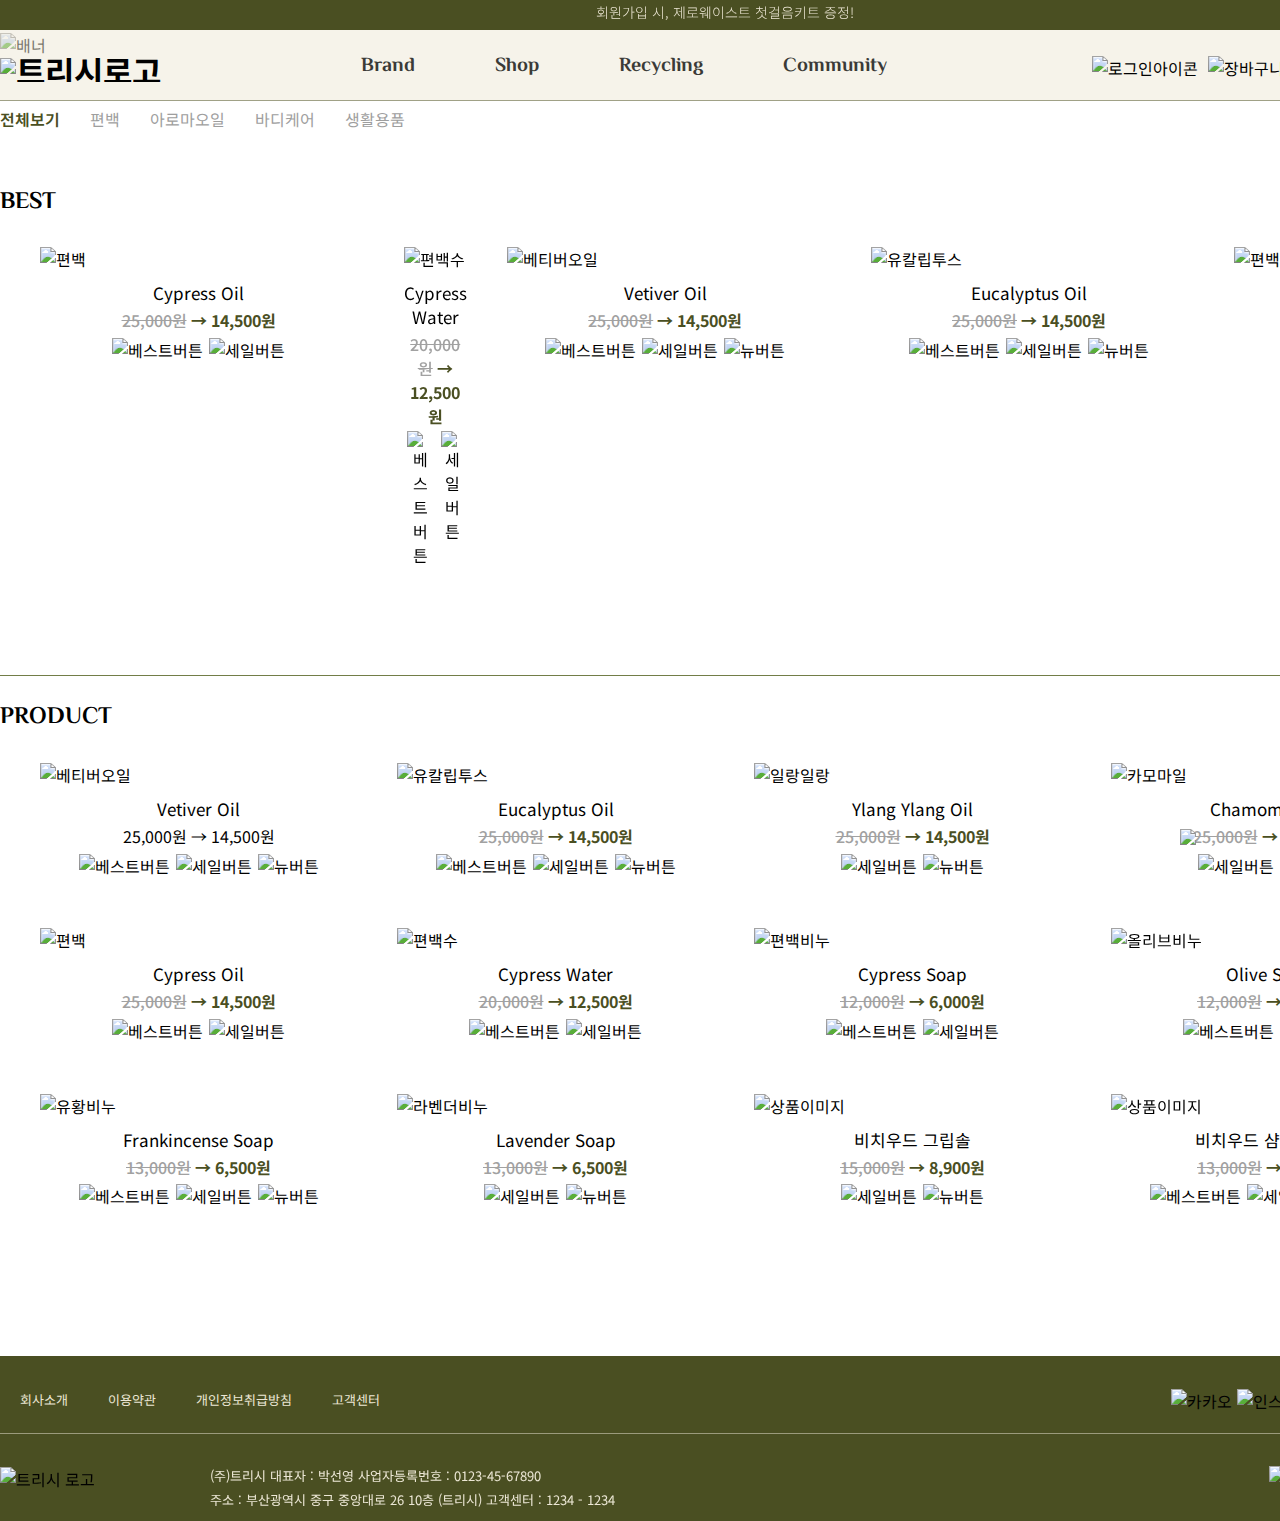
==== shop.html @ fb7eacfb "Add files via upload" ====
<!DOCTYPE html>
<html lang="ko">

<head>
    <meta charset="UTF-8">
    <meta name="viewport" content="width=1450">
    <title>treeish</title>
    <!--웹폰트-->
    <link rel="preconnect" href="https://fonts.googleapis.com">
    <link rel="preconnect" href="https://fonts.gstatic.com" crossorigin>
    <link
        href="https://fonts.googleapis.com/css2?family=El+Messiri:wght@400..700&family=Noto+Sans+KR:wght@100..900&display=swap"
        rel="stylesheet">

    <!-- Link Swiper's CSS -->
    <link rel="stylesheet" href="https://cdn.jsdelivr.net/npm/swiper@11/swiper-bundle.min.css" />

    <!--파비콘-->
    <link rel="shortcut icon" href="./images/favicon.ico" type="image/x-icon">

    <!--css-->
    <link rel="stylesheet" href="./css/shop.css">
</head>

<body>
    <!------------상단광고 부분-------------->
    <div id="top">
        <!-- Swiper -->
        <div class="swiper top_banner">
            <div class="swiper-wrapper">
                <div class="swiper-slide"><a href="#">회원가입 시, 제로웨이스트 첫걸음키트 증정!</a></div>
                <div class="swiper-slide"><a href="#">멤버십 체험 혜택 확인하러가기</a></div>
            </div><!--swiper-wrapper-->
        </div><!--swiper-->
    </div><!--top-->




    <!------------사이드 버튼-------------->
    <div class="btn">
        <a href="https://www.kakaocorp.com/page/"><img src='./images/kakao_btn.png'></a>
        <a href="#" class="top"><img src="./images/top_btn.png" alt="top버튼"></a>

    </div><!--btn-->




    <!----------header 메뉴부분---------->
    <header>
        <div id="header_inner">
            <h1 class="logo">
                <a href="./index.html"><img src="./images/logo.png" alt="트리시로고"></a>
            </h1>
            <ul id="gnb">
                <li><a href="./brand.html">Brand</a>
                <li><a href="./shop.html">Shop</a>
                    <ul class="sub">
                        <li><a href="./shop.html">편백</a></li>
                        <li><a href="./shop.html">아로마오일</a></li>
                        <li><a href="./shop.html">바디케어</a></li>
                        <li><a href="./shop.html">생활용품</a></li>
                    </ul>
                </li>
                </li>
                <li><a href="./recycling.html">Recycling</a></li>
                <li><a href="./community.html">Community</a>
                    <ul class="sub">
                        <li><a href="./community.html">Notice</a></li>
                        <li><a href="./community_event.html">Event</a></li>
                        <li><a href="./community_review.html">Review</a></li>
                    </ul>
                </li>
            </ul>
            <ol class="icon_login">
                <li><a href="./login.html"><img src="./images/icon_user.png" alt="로그인아이콘"></a></li>
                <li><a href="./cart.html"><img src="./images/icon_bag.png" alt="장바구니아이콘"></a></li>
                <li><a href="#"><img src="./images/icon_search.png" alt="돋보기아이콘"></a></li>
            </ol>
        </div><!--header_inner-->
    </header>


    <!---------------메인
        배너사진--------------->
    <div id="main_bg">
        <img src="./images/shop_bg.png" alt="배너">
    </div>



    <!---------------메뉴버튼--------------->
    <div id="container">
        <ul class="tabs">
            <li><span data="#tab1">전체보기</span></li>
            <li><span data="#tab2">편백</span></li>
            <li><span data="#tab3">아로마오일</span></li>
            <li><span data="#tab4">바디케어</span></li>
            <li><span data="#tab5">생활용품</span></li>
        </ul>


        <div class="tab_container">
            <div id="tab1" class="tab_content">

                <!---------------베스트 상품--------------->
                <div id="best_product">
                    <h2>BEST</h2>
                    <!-- Swiper -->
                    <div class="swiper product_slide">
                        <div class="swiper-wrapper">
                            <div class="swiper-slide slide">
                                <div class="best_box">
                                    <div class="hover">
                                        <a href="#"><img src="./images/shop_5.jpg" alt="편백"></a>
                                        <div class="hover_inner">
                                            <a href="#"><img src="./images/shop_5_1.jpg" alt="호버이미지"
                                                    class="hover_img"></a>
                                            <ul>
                                                <li><a href="#">구매하기</a></li>
                                                <li><a href="#"><img src="./images/product_icon_bag.png" alt="장바구니"></a>
                                                </li>
                                                <li><img class="imgClass" src="./images/product_icon_heart.png"
                                                        alt="하트"></li>
                                            </ul>
                                        </div><!--hover_inner-->
                                    </div><!--hover-->
                                    <div class="best_text">
                                        <p>Cypress Oil</p>
                                        <p><span class="color">25,000원</span> → 14,500원</p>
                                        <div class="event_btn">
                                            <p><img src="./images/icon_best.png" alt="베스트버튼"></p>
                                            <p><img src="./images/icon_sale.png" alt="세일버튼"></p>
                                        </div><!--event_btn-->
                                    </div><!--best_text-->
                                </div><!--best_box-->
                            </div>

                            <div class="best_box">
                                <div class="hover">
                                    <a href="#"><img src="./images/shop_6.jpg" alt="편백수"></a>
                                    <div class="hover_inner">
                                        <a href="#"><img src="./images/shop_6_1.jpg" alt="호버이미지" class="hover_img"></a>
                                        <ul>
                                            <li><a href="#">구매하기</a></li>
                                            <li><a href="#"><img src="./images/product_icon_bag.png" alt="장바구니"></a>
                                            </li>
                                            <li><img class="imgClass" src="./images/product_icon_heart.png" alt="하트">
                                            </li>
                                        </ul>
                                    </div><!--hover_inner-->
                                </div><!--hover-->
                                <div class="best_text">
                                    <p>Cypress Water</p>
                                    <p><span class="color">20,000원</span> → 12,500원</p>
                                    <div class="event_btn">
                                        <p><img src="./images/icon_best.png" alt="베스트버튼"></p>
                                        <p><img src="./images/icon_sale.png" alt="세일버튼"></p>
                                    </div><!--event_btn-->
                                </div><!--best_text-->
                            </div><!--best_box-->


                            <div class="swiper-slide">
                                <div class="best_box">
                                    <div class="hover">
                                        <a href="#"><img src="./images/shop_1.jpg" alt="베티버오일"></a>
                                        <div class="hover_inner">
                                            <a href="#"><img src="./images/shop_1_1.jpg" alt="호버이미지"
                                                    class="hover_img"></a>
                                            <ul>
                                                <li><a href="#">구매하기</a></li>
                                                <li><a href="#"><img src="./images/product_icon_bag.png" alt="장바구니"></a>
                                                </li>
                                                <li><img class="imgClass" src="./images/product_icon_heart.png"
                                                        alt="하트"></li>
                                            </ul>
                                        </div><!--hover_inner-->
                                    </div><!--hover-->
                                    <div class="best_text">
                                        <p><a href="#">Vetiver Oil</a></p>
                                        <p><span class="color">25,000원</span> → 14,500원</p>
                                        <div class="event_btn">
                                            <p><img src="./images/icon_best.png" alt="베스트버튼"></p>
                                            <p><img src="./images/icon_sale.png" alt="세일버튼"></p>
                                            <p><img src="./images/icon_new.png" alt="뉴버튼"></p>
                                        </div><!--event_btn-->
                                    </div><!--best_text-->
                                </div><!--best_box-->
                            </div>


                            <div class="swiper-slide">
                                <div class="best_box">
                                    <div class="hover">
                                        <a href="#"><img src="./images/shop_2.jpg" alt="유칼립투스"></a>
                                        <div class="hover_inner">
                                            <a href="#"><img src="./images/shop_2_1.jpg" alt="호버이미지"
                                                    class="hover_img"></a>
                                            <ul>
                                                <li><a href="#">구매하기</a></li>
                                                <li><a href="#"><img src="./images/product_icon_bag.png" alt="장바구니"></a>
                                                </li>
                                                <li><img class="imgClass" src="./images/product_icon_heart.png"
                                                        alt="하트"></li>
                                            </ul>
                                        </div><!--hover_inner-->
                                    </div><!--hover-->
                                    <div class="best_text">
                                        <p>Eucalyptus Oil</p>
                                        <p><span class="color">25,000원</span> → 14,500원</p>
                                        <div class="event_btn">
                                            <p><img src="./images/icon_best.png" alt="베스트버튼"></p>
                                            <p><img src="./images/icon_sale.png" alt="세일버튼"></p>
                                            <p><img src="./images/icon_new.png" alt="뉴버튼"></p>
                                        </div><!--event_btn-->
                                    </div><!--best_text-->
                                </div><!--best_box-->
                            </div>


                            <div class="swiper-slide">
                                <div class="best_box">
                                    <div class="hover">
                                        <a href="#"><img src="./images/shop_soap1.jpg" alt="편백비누"></a>
                                        <div class="hover_inner">
                                            <a href="#"><img src="./images/shop_soap1_1.jpg" alt="호버이미지"
                                                    class="hover_img"></a>
                                            <ul>
                                                <li><a href="#">구매하기</a></li>
                                                <li><a href="#"><img src="./images/product_icon_bag.png" alt="장바구니"></a>
                                                </li>
                                                <li><img class="imgClass" src="./images/product_icon_heart.png"
                                                        alt="하트"></li>
                                            </ul>
                                        </div><!--hover_inner-->
                                    </div><!--hover-->
                                    <div class="best_text">
                                        <p>Cypress Soap</p>
                                        <p><span class="color">12,000원</span> → 6,000원</p>
                                        <div class="event_btn">
                                            <p><img src="./images/icon_best.png" alt="베스트버튼"></p>
                                            <p><img src="./images/icon_sale.png" alt="세일버튼"></p>
                                        </div><!--event_btn-->
                                    </div><!--best_text-->
                                </div><!--best_box-->
                            </div>

                            <div class="swiper-slide">
                                <div class="best_box">
                                    <div class="hover">
                                        <a href="#"><img src="./images/shop_soap3.jpg" alt="유황비누"></a>
                                        <div class="hover_inner">
                                            <a href="#"><img src="./images/shop_soap3_1.jpg" alt="호버이미지"
                                                    class="hover_img"></a>
                                            <ul>
                                                <li><a href="#">구매하기</a></li>
                                                <li><a href="#"><img src="./images/product_icon_bag.png" alt="장바구니"></a>
                                                </li>
                                                <li><img class="imgClass" src="./images/product_icon_heart.png"
                                                        alt="하트"></li>
                                            </ul>
                                        </div><!--hover_inner-->
                                    </div><!--hover-->
                                    <div class="best_text">
                                        <p>Frankincense Soap</p>
                                        <p><span class="color">13,000원</span> → 6,500원</p>
                                        <div class="event_btn">
                                            <p><img src="./images/icon_best.png" alt="베스트버튼"></p>
                                            <p><img src="./images/icon_sale.png" alt="세일버튼"></p>
                                            <p><img src="./images/icon_new.png" alt="뉴버튼"></p>
                                        </div><!--event_btn-->
                                    </div><!--best_text-->
                                </div><!--best_box-->
                            </div>

                            <div class="swiper-slide">
                                <div class="best_box">
                                    <div class="hover">
                                        <a href="#"><img src="./images/product_wood2.jpg" alt="상품이미지"></a>
                                        <div class="hover_inner">
                                            <a href="#"><img src="./images/product_wood2_1.jpg" alt="호버이미지"
                                                    class="hover_img"></a>
                                            <ul>
                                                <li><a href="#">구매하기</a></li>
                                                <li><a href="#"><img src="./images/product_icon_bag.png" alt="장바구니"></a>
                                                </li>
                                                <li><img class="imgClass" src="./images/product_icon_heart.png"
                                                        alt="하트"></li>
                                            </ul>
                                        </div><!--hover_inner-->
                                    </div><!--hover-->
                                    <div class="best_text">
                                        <p>비치우드 샴푸브러쉬</p>
                                        <p><span class="color">13,000원</span> → 6,900원</p>
                                        <div class="event_btn">
                                            <p><img src="./images/icon_best.png" alt="베스트버튼"></p>
                                            <p><img src="./images/icon_sale.png" alt="세일버튼"></p>
                                            <p><img src="./images/icon_new.png" alt="뉴버튼"></p>
                                        </div><!--event_btn-->
                                    </div><!--best_text-->
                                </div><!--best_box-->
                            </div>

                            <div class="swiper-slide">
                                <div class="best_box">
                                    <div class="hover">
                                        <a href="#"><img src="./images/product_wood5.jpg" alt="상품이미지"></a>
                                        <div class="hover_inner">
                                            <a href="#"><img src="./images/product_wood5_1.jpg" alt="호버이미지"
                                                    class="hover_img"></a>
                                            <ul>
                                                <li><a href="#">구매하기</a></li>
                                                <li><a href="#"><img src="./images/product_icon_bag.png" alt="장바구니"></a>
                                                </li>
                                                <li><img class="imgClass" src="./images/product_icon_heart.png"
                                                        alt="하트"></li>
                                            </ul>
                                        </div><!--hover_inner-->
                                    </div><!--hover-->
                                    <div class="best_text">
                                        <p>비치우드 괄사</p>
                                        <p><span class="color">11,000원</span> → 5,900원</p>
                                        <div class="event_btn">
                                            <p><img src="./images/icon_best.png" alt="베스트버튼"></p>
                                            <p><img src="./images/icon_sale.png" alt="세일버튼"></p>
                                            <p><img src="./images/icon_new.png" alt="뉴버튼"></p>
                                        </div><!--event_btn-->
                                    </div><!--best_text-->
                                </div><!--best_box-->
                            </div>

                            <div class="swiper-slide">
                                <div class="best_box">
                                    <div class="hover">
                                        <a href="#"><img src="./images/product_wood8.jpg" alt="상품이미지"></a>
                                        <div class="hover_inner">
                                            <a href="#"><img src="./images/product_wood8_1.jpg" alt="호버이미지"
                                                    class="hover_img"></a>
                                            <ul>
                                                <li><a href="#">구매하기</a></li>
                                                <li><a href="#"><img src="./images/product_icon_bag.png" alt="장바구니"></a>
                                                </li>
                                                <li><img class="imgClass" src="./images/product_icon_heart.png"
                                                        alt="하트"></li>
                                            </ul>
                                        </div><!--hover_inner-->
                                    </div><!--hover-->
                                    <div class="best_text">
                                        <p>대나무 칫솔</p>
                                        <p><span class="color">3,000원</span> → 1,700원</p>
                                        <div class="event_btn">
                                            <p><img src="./images/icon_best.png" alt="베스트버튼"></p>
                                            <p><img src="./images/icon_sale.png" alt="세일버튼"></p>
                                            <p><img src="./images/icon_new.png" alt="뉴버튼"></p>
                                        </div><!--event_btn-->
                                    </div><!--best_text-->
                                </div><!--best_box-->
                            </div>


                        </div><!--wrapeer-->
                    </div><!--swiper-->

                </div><!--best_prodcut-->



                <div id="line"></div>


                <!------------------일반상품--------------------->
                <div id="product">
                    <div id="product_text">
                        <h2>PRODUCT</h2>
                        <select name="list" id="list">
                            <option value="1">추천순</option>
                            <option value="2">신제품순</option>
                            <option value="3">판매량순</option>
                            <option value="4">낮은 가격순</option>
                            <option value="5">높은 가격순</option>
                        </select>
                    </div>

                    <div class="product_inner">
                        <div class="best_box">
                            <div class="hover">
                                <a href="#"><img src="./images/shop_1.jpg" alt="베티버오일"></a>
                                <div class="hover_inner">
                                    <a href="#"><img src="./images/shop_1_1.jpg" alt="호버이미지" class="hover_img"></a>
                                    <ul>
                                        <li><a href="#">구매하기</a></li>
                                        <li><a href="#"><img src="./images/product_icon_bag.png" alt="장바구니"></a></li>
                                        <li><img class="imgClass" src="./images/product_icon_heart.png" alt="하트"></li>
                                    </ul>
                                </div><!--hover_inner-->
                            </div><!--hover-->
                            <div class="best_text">
                                <p><a href="#">Vetiver Oil</na>
                                </p>
                                <p><span class="color">25,000원</span> → 14,500원</p>
                                <div class="event_btn">
                                    <p><img src="./images/icon_best.png" alt="베스트버튼"></p>
                                    <p><img src="./images/icon_sale.png" alt="세일버튼"></p>
                                    <p><img src="./images/icon_new.png" alt="뉴버튼"></p>
                                </div><!--event_btn-->
                            </div><!--best_text-->
                        </div><!--best_box-->

                        <div class="best_box">
                            <div class="hover">
                                <a href="#"><img src="./images/shop_2.jpg" alt="유칼립투스"></a>
                                <div class="hover_inner">
                                    <a href="#"><img src="./images/shop_2_1.jpg" alt="호버이미지" class="hover_img"></a>
                                    <ul>
                                        <li><a href="#">구매하기</a></li>
                                        <li><a href="#"><img src="./images/product_icon_bag.png" alt="장바구니"></a></li>
                                        <li><img class="imgClass" src="./images/product_icon_heart.png" alt="하트"></li>
                                    </ul>
                                </div><!--hover_inner-->
                            </div><!--hover-->
                            <div class="best_text">
                                <p>Eucalyptus Oil</p>
                                <p><span class="color">25,000원</span> → 14,500원</p>
                                <div class="event_btn">
                                    <p><img src="./images/icon_best.png" alt="베스트버튼"></p>
                                    <p><img src="./images/icon_sale.png" alt="세일버튼"></p>
                                    <p><img src="./images/icon_new.png" alt="뉴버튼"></p>
                                </div><!--event_btn-->
                            </div><!--best_text-->
                        </div><!--best_box-->

                        <div class="best_box">
                            <div class="hover">
                                <a href="#"><img src="./images/shop_3.jpg" alt="일랑일랑"></a>
                                <div class="hover_inner">
                                    <a href="#"><img src="./images/shop_3_1.jpg" alt="호버이미지" class="hover_img"></a>
                                    <ul>
                                        <li><a href="#">구매하기</a></li>
                                        <li><a href="#"><img src="./images/product_icon_bag.png" alt="장바구니"></a></li>
                                        <li><img class="imgClass" src="./images/product_icon_heart.png" alt="하트"></li>
                                    </ul>
                                </div><!--hover_inner-->
                            </div><!--hover-->
                            <div class="best_text">
                                <p>Ylang Ylang Oil</p>
                                <p><span class="color">25,000원</span> → 14,500원</p>
                                <div class="event_btn">
                                    <p><img src="./images/icon_sale.png" alt="세일버튼"></p>
                                    <p><img src="./images/icon_new.png" alt="뉴버튼"></p>
                                </div><!--event_btn-->
                            </div><!--best_text-->
                        </div><!--best_box-->

                        <div class="best_box">
                            <div class="hover">
                                <a href="#"><img src="./images/shop_4.jpg" alt="카모마일"></a>
                                <div class="hover_inner">
                                    <a href="#"><img src="./images/shop_4_1.jpg" alt="호버이미지" class="hover_img"></a>
                                    <ul>
                                        <li><a href="#">구매하기</a></li>
                                        <li><a href="#"><img src="./images/product_icon_bag.png" alt="장바구니"></a></li>
                                        <li><img class="imgClass" src="./images/product_icon_heart.png" alt="하트"></li>
                                    </ul>
                                </div><!--hover_inner-->
                            </div><!--hover-->
                            <div class="best_text">
                                <p>Chamomile Oil</p>
                                <p><span class="color">25,000원</span> → 14,500원</p>
                                <div class="event_btn">
                                    <p><img src="./images/icon_sale.png" alt="세일버튼"></p>
                                    <p><img src="./images/icon_new.png" alt="뉴버튼"></p>
                                </div><!--event_btn-->
                            </div><!--best_text-->
                        </div><!--best_box-->

                        <div class="best_box">
                            <div class="hover">
                                <a href="#"><img src="./images/shop_5.jpg" alt="편백"></a>
                                <div class="hover_inner">
                                    <a href="#"><img src="./images/shop_5_1.jpg" alt="호버이미지" class="hover_img"></a>
                                    <ul>
                                        <li><a href="#">구매하기</a></li>
                                        <li><a href="#"><img src="./images/product_icon_bag.png" alt="장바구니"></a></li>
                                        <li><img class="imgClass" src="./images/product_icon_heart.png" alt="하트"></li>
                                    </ul>
                                </div><!--hover_inner-->
                            </div><!--hover-->
                            <div class="best_text">
                                <p>Cypress Oil</p>
                                <p><span class="color">25,000원</span> → 14,500원</p>
                                <div class="event_btn">
                                    <p><img src="./images/icon_best.png" alt="베스트버튼"></p>
                                    <p><img src="./images/icon_sale.png" alt="세일버튼"></p>
                                </div><!--event_btn-->
                            </div><!--best_text-->
                        </div><!--best_box-->


                        <div class="best_box">
                            <div class="hover">
                                <a href="#"><img src="./images/shop_6.jpg" alt="편백수"></a>
                                <div class="hover_inner">
                                    <a href="#"><img src="./images/shop_6_1.jpg" alt="호버이미지" class="hover_img"></a>
                                    <ul>
                                        <li><a href="#">구매하기</a></li>
                                        <li><a href="#"><img src="./images/product_icon_bag.png" alt="장바구니"></a></li>
                                        <li><img class="imgClass" src="./images/product_icon_heart.png" alt="하트"></li>
                                    </ul>
                                </div><!--hover_inner-->
                            </div><!--hover-->
                            <div class="best_text">
                                <p>Cypress Water</p>
                                <p><span class="color">20,000원</span> → 12,500원</p>
                                <div class="event_btn">
                                    <p><img src="./images/icon_best.png" alt="베스트버튼"></p>
                                    <p><img src="./images/icon_sale.png" alt="세일버튼"></p>
                                </div><!--event_btn-->
                            </div><!--best_text-->
                        </div><!--best_box-->


                        <div class="best_box">
                            <div class="hover">
                                <a href="#"><img src="./images/shop_soap1.jpg" alt="편백비누"></a>
                                <div class="hover_inner">
                                    <a href="#"><img src="./images/shop_soap1_1.jpg" alt="호버이미지" class="hover_img"></a>
                                    <ul>
                                        <li><a href="#">구매하기</a></li>
                                        <li><a href="#"><img src="./images/product_icon_bag.png" alt="장바구니"></a></li>
                                        <li><img class="imgClass" src="./images/product_icon_heart.png" alt="하트"></li>
                                    </ul>
                                </div><!--hover_inner-->
                            </div><!--hover-->
                            <div class="best_text">
                                <p>Cypress Soap</p>
                                <p><span class="color">12,000원</span> → 6,000원</p>
                                <div class="event_btn">
                                    <p><img src="./images/icon_best.png" alt="베스트버튼"></p>
                                    <p><img src="./images/icon_sale.png" alt="세일버튼"></p>
                                </div><!--event_btn-->
                            </div><!--best_text-->
                        </div><!--best_box-->

                        <div class="best_box">
                            <div class="hover">
                                <a href="#"><img src="./images/shop_soap2.jpg" alt="올리브비누"></a>
                                <div class="hover_inner">
                                    <a href="#"><img src="./images/shop_soap2_1.jpg" alt="호버이미지" class="hover_img"></a>
                                    <ul>
                                        <li><a href="#">구매하기</a></li>
                                        <li><a href="#"><img src="./images/product_icon_bag.png" alt="장바구니"></a></li>
                                        <li><img class="imgClass" src="./images/product_icon_heart.png" alt="하트"></li>
                                    </ul>
                                </div><!--hover_inner-->
                            </div><!--hover-->
                            <div class="best_text">
                                <p>Olive Soap</p>
                                <p><span class="color">12,000원</span> → 6,000원</p>
                                <div class="event_btn">
                                    <p><img src="./images/icon_best.png" alt="베스트버튼"></p>
                                    <p><img src="./images/icon_sale.png" alt="세일버튼"></p>
                                </div><!--event_btn-->
                            </div><!--best_text-->
                        </div><!--best_box-->

                        <div class="best_box">
                            <div class="hover">
                                <a href="#"><img src="./images/shop_soap3.jpg" alt="유황비누"></a>
                                <div class="hover_inner">
                                    <a href="#"><img src="./images/shop_soap3_1.jpg" alt="호버이미지" class="hover_img"></a>
                                    <ul>
                                        <li><a href="#">구매하기</a></li>
                                        <li><a href="#"><img src="./images/product_icon_bag.png" alt="장바구니"></a></li>
                                        <li><img class="imgClass" src="./images/product_icon_heart.png" alt="하트"></li>
                                    </ul>
                                </div><!--hover_inner-->
                            </div><!--hover-->
                            <div class="best_text">
                                <p>Frankincense Soap</p>
                                <p><span class="color">13,000원</span> → 6,500원</p>
                                <div class="event_btn">
                                    <p><img src="./images/icon_best.png" alt="베스트버튼"></p>
                                    <p><img src="./images/icon_sale.png" alt="세일버튼"></p>
                                    <p><img src="./images/icon_new.png" alt="뉴버튼"></p>
                                </div><!--event_btn-->
                            </div><!--best_text-->
                        </div><!--best_box-->

                        <div class="best_box">
                            <div class="hover">
                                <a href="#"><img src="./images/shop_soap4.jpg" alt="라벤더비누"></a>
                                <div class="hover_inner">
                                    <a href="#"><img src="./images/shop_soap4_1.jpg" alt="호버이미지" class="hover_img"></a>
                                    <ul>
                                        <li><a href="#">구매하기</a></li>
                                        <li><a href="#"><img src="./images/product_icon_bag.png" alt="장바구니"></a></li>
                                        <li><img class="imgClass" src="./images/product_icon_heart.png" alt="하트"></li>
                                    </ul>
                                </div><!--hover_inner-->
                            </div><!--hover-->
                            <div class="best_text">
                                <p>Lavender Soap</p>
                                <p><span class="color">13,000원</span> → 6,500원</p>
                                <div class="event_btn">
                                    <p><img src="./images/icon_sale.png" alt="세일버튼"></p>
                                    <p><img src="./images/icon_new.png" alt="뉴버튼"></p>
                                </div><!--event_btn-->
                            </div><!--best_text-->
                        </div><!--best_box-->

                        <div class="best_box">
                            <div class="hover">
                                <a href="#"><img src="./images/product_wood1.jpg" alt="상품이미지"></a>
                                <div class="hover_inner">
                                    <a href="#"><img src="./images/product_wood1_1.jpg" alt="호버이미지"
                                            class="hover_img"></a>
                                    <ul>
                                        <li><a href="#">구매하기</a></li>
                                        <li><a href="#"><img src="./images/product_icon_bag.png" alt="장바구니"></a></li>
                                        <li><img class="imgClass" src="./images/product_icon_heart.png" alt="하트"></li>
                                    </ul>
                                </div><!--hover_inner-->
                            </div><!--hover-->
                            <div class="best_text">
                                <p><a href="#">비치우드 그립솔</a></p>
                                <p><span class="color">15,000원</span> → 8,900원</p>
                                <div class="event_btn">
                                    <p><img src="./images/icon_sale.png" alt="세일버튼"></p>
                                    <p><img src="./images/icon_new.png" alt="뉴버튼"></p>
                                </div><!--event_btn-->
                            </div><!--best_text-->
                        </div><!--best_box-->

                        <div class="best_box">
                            <div class="hover">
                                <a href="#"><img src="./images/product_wood2.jpg" alt="상품이미지"></a>
                                <div class="hover_inner">
                                    <a href="#"><img src="./images/product_wood2_1.jpg" alt="호버이미지"
                                            class="hover_img"></a>
                                    <ul>
                                        <li><a href="#">구매하기</a></li>
                                        <li><a href="#"><img src="./images/product_icon_bag.png" alt="장바구니"></a></li>
                                        <li><img class="imgClass" src="./images/product_icon_heart.png" alt="하트"></li>
                                    </ul>
                                </div><!--hover_inner-->
                            </div><!--hover-->
                            <div class="best_text">
                                <p>비치우드 샴푸브러쉬</p>
                                <p><span class="color">13,000원</span> → 6,900원</p>
                                <div class="event_btn">
                                    <p><img src="./images/icon_best.png" alt="베스트버튼"></p>
                                    <p><img src="./images/icon_sale.png" alt="세일버튼"></p>
                                    <p><img src="./images/icon_new.png" alt="뉴버튼"></p>
                                </div><!--event_btn-->
                            </div><!--best_text-->
                        </div><!--best_box-->
                    </div><!--product_inner-->

                </div><!--product-->
            </div><!--tab1-->



            <div id="tab2" class="tab_content">

                <!------------------편백--------------------->
                <div id="product">
                    <div id="product_text">
                        <h2>PRODUCT</h2>
                        <select name="list" id="list">
                            <option value="1">추천순</option>
                            <option value="2">신제품순</option>
                            <option value="3">판매량순</option>
                            <option value="4">낮은 가격순</option>
                            <option value="5">높은 가격순</option>
                        </select>
                    </div>

                    <div class="product_inner">
                        <div class="best_box">
                            <div class="hover">
                                <a href="#"><img src="./images/shop_5.jpg" alt="편백"></a>
                                <div class="hover_inner">
                                    <a href="#"><img src="./images/shop_5_1.jpg" alt="호버이미지" class="hover_img"></a>
                                    <ul>
                                        <li><a href="#">구매하기</a></li>
                                        <li><a href="#"><img src="./images/product_icon_bag.png" alt="장바구니"></a></li>
                                        <li><img class="imgClass" src="./images/product_icon_heart.png" alt="하트"></li>
                                    </ul>
                                </div><!--hover_inner-->
                            </div><!--hover-->
                            <div class="best_text">
                                <p>Cypress Oil</p>
                                <p><span class="color">25,000원</span> → 14,500원</p>
                                <div class="event_btn">
                                    <p><img src="./images/icon_best.png" alt="베스트버튼"></p>
                                    <p><img src="./images/icon_sale.png" alt="세일버튼"></p>
                                </div><!--event_btn-->
                            </div><!--best_text-->
                        </div><!--best_box-->

                        <div class="best_box">
                            <div class="hover">
                                <a href="#"><img src="./images/shop_6.jpg" alt="편백수"></a>
                                <div class="hover_inner">
                                    <a href="#"><img src="./images/shop_6_1.jpg" alt="호버이미지" class="hover_img"></a>
                                    <ul>
                                        <li><a href="#">구매하기</a></li>
                                        <li><a href="#"><img src="./images/product_icon_bag.png" alt="장바구니"></a></li>
                                        <li><img class="imgClass" src="./images/product_icon_heart.png" alt="하트"></li>
                                    </ul>
                                </div><!--hover_inner-->
                            </div><!--hover-->
                            <div class="best_text">
                                <p>Cypress Water</p>
                                <p><span class="color">20,000원</span> → 12,500원</p>
                                <div class="event_btn">
                                    <p><img src="./images/icon_best.png" alt="베스트버튼"></p>
                                    <p><img src="./images/icon_sale.png" alt="세일버튼"></p>
                                </div><!--event_btn-->
                            </div><!--best_text-->
                        </div><!--best_box-->
                    </div><!--product_inner-->

                </div><!--product-->
            </div><!--tab2-->



            <div id="tab3" class="tab_content">

                <!------------------아로마 오일--------------------->
                <div id="product">
                    <div id="product_text">
                        <h2>PRODUCT</h2>
                        <select name="list" id="list">
                            <option value="1">추천순</option>
                            <option value="2">신제품순</option>
                            <option value="3">판매량순</option>
                            <option value="4">낮은 가격순</option>
                            <option value="5">높은 가격순</option>
                        </select>
                    </div>

                    <div class="product_inner">
                        <div class="best_box">
                            <div class="hover">
                                <a href="#"><img src="./images/shop_1.jpg" alt="베티버오일"></a>
                                <div class="hover_inner">
                                    <a href="#"><img src="./images/shop_1_1.jpg" alt="호버이미지" class="hover_img"></a>
                                    <ul>
                                        <li><a href="#">구매하기</a></li>
                                        <li><a href="#"><img src="./images/product_icon_bag.png" alt="장바구니"></a></li>
                                        <li><img class="imgClass" src="./images/product_icon_heart.png" alt="하트"></li>
                                    </ul>
                                </div><!--hover_inner-->
                            </div><!--hover-->
                            <div class="best_text">
                                <p><a href="#">Vetiver Oil</a></p>
                                <p><span class="color">25,000원</span> → 14,500원</p>
                                <div class="event_btn">
                                    <p><img src="./images/icon_best.png" alt="베스트버튼"></p>
                                    <p><img src="./images/icon_sale.png" alt="세일버튼"></p>
                                    <p><img src="./images/icon_new.png" alt="뉴버튼"></p>
                                </div><!--event_btn-->
                            </div><!--best_text-->
                        </div><!--best_box-->

                        <div class="best_box">
                            <div class="hover">
                                <a href="#"><img src="./images/shop_2.jpg" alt="유칼립투스"></a>
                                <div class="hover_inner">
                                    <a href="#"><img src="./images/shop_2_1.jpg" alt="호버이미지" class="hover_img"></a>
                                    <ul>
                                        <li><a href="#">구매하기</a></li>
                                        <li><a href="#"><img src="./images/product_icon_bag.png" alt="장바구니"></a></li>
                                        <li><img class="imgClass" src="./images/product_icon_heart.png" alt="하트"></li>
                                    </ul>
                                </div><!--hover_inner-->
                            </div><!--hover-->
                            <div class="best_text">
                                <p>Eucalyptus Oil</p>
                                <p><span class="color">25,000원</span> → 14,500원</p>
                                <div class="event_btn">
                                    <p><img src="./images/icon_best.png" alt="베스트버튼"></p>
                                    <p><img src="./images/icon_sale.png" alt="세일버튼"></p>
                                    <p><img src="./images/icon_new.png" alt="뉴버튼"></p>
                                </div><!--event_btn-->
                            </div><!--best_text-->
                        </div><!--best_box-->

                        <div class="best_box">
                            <div class="hover">
                                <a href="#"><img src="./images/shop_3.jpg" alt="일랑일랑"></a>
                                <div class="hover_inner">
                                    <a href="#"><img src="./images/shop_3_1.jpg" alt="호버이미지" class="hover_img"></a>
                                    <ul>
                                        <li><a href="#">구매하기</a></li>
                                        <li><a href="#"><img src="./images/product_icon_bag.png" alt="장바구니"></a></li>
                                        <li><img class="imgClass" src="./images/product_icon_heart.png" alt="하트"></li>
                                    </ul>
                                </div><!--hover_inner-->
                            </div><!--hover-->
                            <div class="best_text">
                                <p>Ylang Ylang Oil</p>
                                <p><span class="color">25,000원</span> → 14,500원</p>
                                <div class="event_btn">
                                    <p><img src="./images/icon_sale.png" alt="세일버튼"></p>
                                    <p><img src="./images/icon_new.png" alt="뉴버튼"></p>
                                </div><!--event_btn-->
                            </div><!--best_text-->
                        </div><!--best_box-->

                        <div class="best_box">
                            <div class="hover">
                                <a href="#"><img src="./images/shop_4.jpg" alt="카모마일"></a>
                                <div class="hover_inner">
                                    <a href="#"><img src="./images/shop_4_1.jpg" alt="호버이미지" class="hover_img"></a>
                                    <ul>
                                        <li><a href="#">구매하기</a></li>
                                        <li><a href="#"><img src="./images/product_icon_bag.png" alt="장바구니"></a></li>
                                        <li><img class="imgClass" src="./images/product_icon_heart.png" alt="하트"></li>
                                    </ul>
                                </div><!--hover_inner-->
                            </div><!--hover-->
                            <div class="best_text">
                                <p>Chamomile Oil</p>
                                <p><span class="color">25,000원</span> → 14,500원</p>
                                <div class="event_btn">
                                    <p><img src="./images/icon_sale.png" alt="세일버튼"></p>
                                    <p><img src="./images/icon_new.png" alt="뉴버튼"></p>
                                </div><!--event_btn-->
                            </div><!--best_text-->
                        </div><!--best_box-->

                        <div class="best_box">
                            <div class="hover">
                                <a href="#"><img src="./images/shop_5.jpg" alt="편백"></a>
                                <div class="hover_inner">
                                    <a href="#"><img src="./images/shop_5_1.jpg" alt="호버이미지" class="hover_img"></a>
                                    <ul>
                                        <li><a href="#">구매하기</a></li>
                                        <li><a href="#"><img src="./images/product_icon_bag.png" alt="장바구니"></a></li>
                                        <li><img class="imgClass" src="./images/product_icon_heart.png" alt="하트"></li>
                                    </ul>
                                </div><!--hover_inner-->
                            </div><!--hover-->
                            <div class="best_text">
                                <p>Cypress Oil</p>
                                <p><span class="color">25,000원</span> → 14,500원</p>
                                <div class="event_btn">
                                    <p><img src="./images/icon_best.png" alt="베스트버튼"></p>
                                    <p><img src="./images/icon_sale.png" alt="세일버튼"></p>
                                </div><!--event_btn-->
                            </div><!--best_text-->
                        </div><!--best_box-->


                    </div><!--product_inner-->

                </div><!--product-->
            </div><!--tab3-->



            <div id="tab4" class="tab_content">

                <!------------------바디케어--------------------->
                <div id="product">
                    <div id="product_text">
                        <h2>PRODUCT</h2>
                        <select name="list" id="list">
                            <option value="1">추천순</option>
                            <option value="2">신제품순</option>
                            <option value="3">판매량순</option>
                            <option value="4">낮은 가격순</option>
                            <option value="5">높은 가격순</option>
                        </select>
                    </div>

                    <div class="product_inner">
                        <div class="best_box">
                            <div class="hover">
                                <a href="#"><img src="./images/shop_soap1.jpg" alt="편백비누"></a>
                                <div class="hover_inner">
                                    <a href="#"><img src="./images/shop_soap1_1.jpg" alt="호버이미지" class="hover_img"></a>
                                    <ul>
                                        <li><a href="#">구매하기</a></li>
                                        <li><a href="#"><img src="./images/product_icon_bag.png" alt="장바구니"></a></li>
                                        <li><img class="imgClass" src="./images/product_icon_heart.png" alt="하트"></li>
                                    </ul>
                                </div><!--hover_inner-->
                            </div><!--hover-->
                            <div class="best_text">
                                <p>Cypress Soap</p>
                                <p><span class="color">12,000원</span> → 6,000원</p>
                                <div class="event_btn">
                                    <p><img src="./images/icon_best.png" alt="베스트버튼"></p>
                                    <p><img src="./images/icon_sale.png" alt="세일버튼"></p>
                                </div><!--event_btn-->
                            </div><!--best_text-->
                        </div><!--best_box-->

                        <div class="best_box">
                            <div class="hover">
                                <a href="#"><img src="./images/shop_soap2.jpg" alt="올리브비누"></a>
                                <div class="hover_inner">
                                    <a href="#"><img src="./images/shop_soap2_1.jpg" alt="호버이미지" class="hover_img"></a>
                                    <ul>
                                        <li><a href="#">구매하기</a></li>
                                        <li><a href="#"><img src="./images/product_icon_bag.png" alt="장바구니"></a></li>
                                        <li><img class="imgClass" src="./images/product_icon_heart.png" alt="하트"></li>
                                    </ul>
                                </div><!--hover_inner-->
                            </div><!--hover-->
                            <div class="best_text">
                                <p>Olive Soap</p>
                                <p><span class="color">12,000원</span> → 6,000원</p>
                                <div class="event_btn">
                                    <p><img src="./images/icon_best.png" alt="베스트버튼"></p>
                                    <p><img src="./images/icon_sale.png" alt="세일버튼"></p>
                                </div><!--event_btn-->
                            </div><!--best_text-->
                        </div><!--best_box-->

                        <div class="best_box">
                            <div class="hover">
                                <a href="#"><img src="./images/shop_soap3.jpg" alt="유황비누"></a>
                                <div class="hover_inner">
                                    <a href="#"><img src="./images/shop_soap3_1.jpg" alt="호버이미지" class="hover_img"></a>
                                    <ul>
                                        <li><a href="#">구매하기</a></li>
                                        <li><a href="#"><img src="./images/product_icon_bag.png" alt="장바구니"></a></li>
                                        <li><img class="imgClass" src="./images/product_icon_heart.png" alt="하트"></li>
                                    </ul>
                                </div><!--hover_inner-->
                            </div><!--hover-->
                            <div class="best_text">
                                <p>Frankincense Soap</p>
                                <p><span class="color">13,000원</span> → 6,500원</p>
                                <div class="event_btn">
                                    <p><img src="./images/icon_best.png" alt="베스트버튼"></p>
                                    <p><img src="./images/icon_sale.png" alt="세일버튼"></p>
                                    <p><img src="./images/icon_new.png" alt="뉴버튼"></p>
                                </div><!--event_btn-->
                            </div><!--best_text-->
                        </div><!--best_box-->


                        <div class="best_box">
                            <div class="hover">
                                <a href="#"><img src="./images/shop_soap4.jpg" alt="라벤더비누"></a>
                                <div class="hover_inner">
                                    <a href="#"><img src="./images/shop_soap4_1.jpg" alt="호버이미지" class="hover_img"></a>
                                    <ul>
                                        <li><a href="#">구매하기</a></li>
                                        <li><a href="#"><img src="./images/product_icon_bag.png" alt="장바구니"></a></li>
                                        <li><img class="imgClass" src="./images/product_icon_heart.png" alt="하트"></li>
                                    </ul>
                                </div><!--hover_inner-->
                            </div><!--hover-->
                            <div class="best_text">
                                <p>Lavender Soap</p>
                                <p><span class="color">13,000원</span> → 6,500원</p>
                                <div class="event_btn">
                                    <p><img src="./images/icon_sale.png" alt="세일버튼"></p>
                                    <p><img src="./images/icon_new.png" alt="뉴버튼"></p>
                                </div><!--event_btn-->
                            </div><!--best_text-->
                        </div><!--best_box-->

                    </div><!--product_inner-->

                </div><!--product-->
            </div><!--tab4-->




            <div id="tab5" class="tab_content">

                <!------------------생활용품--------------------->
                <div id="product">
                    <div id="product_text">
                        <h2>PRODUCT</h2>
                        <select name="list" id="list">
                            <option value="1">추천순</option>
                            <option value="2">신제품순</option>
                            <option value="3">판매량순</option>
                            <option value="4">낮은 가격순</option>
                            <option value="5">높은 가격순</option>
                        </select>
                    </div>

                    <div class="product_inner">
                        <div class="best_box">
                            <div class="hover">
                                <a href="#"><img src="./images/product_wood1.jpg" alt="상품이미지"></a>
                                <div class="hover_inner">
                                    <a href="#"><img src="./images/product_wood1_1.jpg" alt="호버이미지"
                                            class="hover_img"></a>
                                    <ul>
                                        <li><a href="#">구매하기</a></li>
                                        <li><a href="#"><img src="./images/product_icon_bag.png" alt="장바구니"></a></li>
                                        <li><img class="imgClass" src="./images/product_icon_heart.png" alt="하트"></li>
                                    </ul>
                                </div><!--hover_inner-->
                            </div><!--hover-->
                            <div class="best_text">
                                <p><a href="#">비치우드 그립솔</a></p>
                                <p><span class="color">15,000원</span> → 8,900원</p>
                                <div class="event_btn">
                                    <p><img src="./images/icon_sale.png" alt="세일버튼"></p>
                                    <p><img src="./images/icon_new.png" alt="뉴버튼"></p>
                                </div><!--event_btn-->
                            </div><!--best_text-->
                        </div><!--best_box-->

                        <div class="best_box">
                            <div class="hover">
                                <a href="#"><img src="./images/product_wood2.jpg" alt="상품이미지"></a>
                                <div class="hover_inner">
                                    <a href="#"><img src="./images/product_wood2_1.jpg" alt="호버이미지"
                                            class="hover_img"></a>
                                    <ul>
                                        <li><a href="#">구매하기</a></li>
                                        <li><a href="#"><img src="./images/product_icon_bag.png" alt="장바구니"></a></li>
                                        <li><img class="imgClass" src="./images/product_icon_heart.png" alt="하트"></li>
                                    </ul>
                                </div><!--hover_inner-->
                            </div><!--hover-->
                            <div class="best_text">
                                <p>비치우드 샴푸브러쉬</p>
                                <p><span class="color">13,000원</span> → 6,900원</p>
                                <div class="event_btn">
                                    <p><img src="./images/icon_best.png" alt="베스트버튼"></p>
                                    <p><img src="./images/icon_sale.png" alt="세일버튼"></p>
                                    <p><img src="./images/icon_new.png" alt="뉴버튼"></p>
                                </div><!--event_btn-->
                            </div><!--best_text-->
                        </div><!--best_box-->

                        <div class="best_box">
                            <div class="hover">
                                <a href="#"><img src="./images/product_wood3.jpg" alt="상품이미지"></a>
                                <div class="hover_inner">
                                    <a href="#"><img src="./images/product_wood3_1.jpg" alt="호버이미지"
                                            class="hover_img"></a>
                                    <ul>
                                        <li><a href="#">구매하기</a></li>
                                        <li><a href="#"><img src="./images/product_icon_bag.png" alt="장바구니"></a></li>
                                        <li><img class="imgClass" src="./images/product_icon_heart.png" alt="하트"></li>
                                    </ul>
                                </div><!--hover_inner-->
                            </div><!--hover-->
                            <div class="best_text">
                                <p>비치우드 도넛솔</p>
                                <p><span class="color">15,000원</span> → 8,900원</p>
                                <div class="event_btn">
                                    <p><img src="./images/icon_sale.png" alt="세일버튼"></p>
                                    <p><img src="./images/icon_new.png" alt="뉴버튼"></p>
                                </div><!--event_btn-->
                            </div><!--best_text-->
                        </div><!--best_box-->

                        <div class="best_box">
                            <div class="hover">
                                <a href="#"><img src="./images/product_wood4.jpg" alt="상품이미지"></a>
                                <div class="hover_inner">
                                    <a href="#"><img src="./images/product_wood4_1.jpg" alt="호버이미지"
                                            class="hover_img"></a>
                                    <ul>
                                        <li><a href="#">구매하기</a></li>
                                        <li><a href="#"><img src="./images/product_icon_bag.png" alt="장바구니"></a></li>
                                        <li><img class="imgClass" src="./images/product_icon_heart.png" alt="하트"></li>
                                    </ul>
                                </div><!--hover_inner-->
                            </div><!--hover-->
                            <div class="best_text">
                                <p>비치우드 다용도솔</p>
                                <p><span class="color">15,000원</span> → 8,900원</p>
                                <div class="event_btn">
                                    <p><img src="./images/icon_sale.png" alt="세일버튼"></p>
                                    <p><img src="./images/icon_new.png" alt="뉴버튼"></p>
                                </div><!--event_btn-->
                            </div><!--best_text-->
                        </div><!--best_box-->

                        <div class="best_box">
                            <div class="hover">
                                <a href="#"><img src="./images/product_wood5.jpg" alt="상품이미지"></a>
                                <div class="hover_inner">
                                    <a href="#"><img src="./images/product_wood5_1.jpg" alt="호버이미지"
                                            class="hover_img"></a>
                                    <ul>
                                        <li><a href="#">구매하기</a></li>
                                        <li><a href="#"><img src="./images/product_icon_bag.png" alt="장바구니"></a></li>
                                        <li><img class="imgClass" src="./images/product_icon_heart.png" alt="하트"></li>
                                    </ul>
                                </div><!--hover_inner-->
                            </div><!--hover-->
                            <div class="best_text">
                                <p>비치우드 괄사</p>
                                <p><span class="color">11,000원</span> → 5,900원</p>
                                <div class="event_btn">
                                    <p><img src="./images/icon_best.png" alt="베스트버튼"></p>
                                    <p><img src="./images/icon_sale.png" alt="세일버튼"></p>
                                    <p><img src="./images/icon_new.png" alt="뉴버튼"></p>
                                </div><!--event_btn-->
                            </div><!--best_text-->
                        </div><!--best_box-->

                        <div class="best_box">
                            <div class="hover">
                                <a href="#"><img src="./images/product_wood6.jpg" alt="상품이미지"></a>
                                <div class="hover_inner">
                                    <a href="#"><img src="./images/product_wood6_1.jpg" alt="호버이미지"
                                            class="hover_img"></a>
                                    <ul>
                                        <li><a href="#">구매하기</a></li>
                                        <li><a href="#"><img src="./images/product_icon_bag.png" alt="장바구니"></a></li>
                                        <li><img class="imgClass" src="./images/product_icon_heart.png" alt="하트"></li>
                                    </ul>
                                </div><!--hover_inner-->
                            </div><!--hover-->
                            <div class="best_text">
                                <p>비치우드 롤러</p>
                                <p><span class="color">11,000원</span> → 5,900원</p>
                                <div class="event_btn">
                                    <p><img src="./images/icon_sale.png" alt="세일버튼"></p>
                                    <p><img src="./images/icon_new.png" alt="뉴버튼"></p>
                                </div><!--event_btn-->
                            </div><!--best_text-->
                        </div><!--best_box-->

                        <div class="best_box">
                            <div class="hover">
                                <a href="#"><img src="./images/product_wood7.jpg" alt="상품이미지"></a>
                                <div class="hover_inner">
                                    <a href="#"><img src="./images/product_wood7_1.jpg" alt="호버이미지"
                                            class="hover_img"></a>
                                    <ul>
                                        <li><a href="#">구매하기</a></li>
                                        <li><a href="#"><img src="./images/product_icon_bag.png" alt="장바구니"></a></li>
                                        <li><img class="imgClass" src="./images/product_icon_heart.png" alt="하트"></li>
                                    </ul>
                                </div><!--hover_inner-->
                            </div><!--hover-->
                            <div class="best_text">
                                <p>비치우드 바디브러쉬</p>
                                <p><span class="color">14,000원</span> → 7,900원</p>
                                <div class="event_btn">
                                    <p><img src="./images/icon_sale.png" alt="세일버튼"></p>
                                    <p><img src="./images/icon_new.png" alt="뉴버튼"></p>
                                </div><!--event_btn-->
                            </div><!--best_text-->
                        </div><!--best_box-->

                        <div class="best_box">
                            <div class="hover">
                                <a href="#"><img src="./images/product_wood9.jpg" alt="상품이미지"></a>
                                <div class="hover_inner">
                                    <a href="#"><img src="./images/product_wood9_1.jpg" alt="호버이미지"
                                            class="hover_img"></a>
                                    <ul>
                                        <li><a href="#">구매하기</a></li>
                                        <li><a href="#"><img src="./images/product_icon_bag.png" alt="장바구니"></a></li>
                                        <li><img class="imgClass" src="./images/product_icon_heart.png" alt="하트"></li>
                                    </ul>
                                </div><!--hover_inner-->
                            </div><!--hover-->
                            <div class="best_text">
                                <p>비치우드 클렌징브러쉬</p>
                                <p><span class="color">14,000원</span> → 7,900원</p>
                                <div class="event_btn">
                                    <p><img src="./images/icon_sale.png" alt="세일버튼"></p>
                                    <p><img src="./images/icon_new.png" alt="뉴버튼"></p>
                                </div><!--event_btn-->
                            </div><!--best_text-->
                        </div><!--best_box-->

                        <div class="best_box">
                            <div class="hover">
                                <a href="#"><img src="./images/product_wood8.jpg" alt="상품이미지"></a>
                                <div class="hover_inner">
                                    <a href="#"><img src="./images/product_wood8_1.jpg" alt="호버이미지"
                                            class="hover_img"></a>
                                    <ul>
                                        <li><a href="#">구매하기</a></li>
                                        <li><a href="#"><img src="./images/product_icon_bag.png" alt="장바구니"></a></li>
                                        <li><img class="imgClass" src="./images/product_icon_heart.png" alt="하트"></li>
                                    </ul>
                                </div><!--hover_inner-->
                            </div><!--hover-->
                            <div class="best_text">
                                <p>대나무 칫솔</p>
                                <p><span class="color">3,000원</span> → 1,700원</p>
                                <div class="event_btn">
                                    <p><img src="./images/icon_best.png" alt="베스트버튼"></p>
                                    <p><img src="./images/icon_sale.png" alt="세일버튼"></p>
                                    <p><img src="./images/icon_new.png" alt="뉴버튼"></p>
                                </div><!--event_btn-->
                            </div><!--best_text-->
                        </div><!--best_box-->


                    </div><!--event_btn-->
                </div><!--best_text-->
            </div><!--best_box-->
        </div><!--product_inner-->

    </div><!--product-->
    </div><!--tab5-->

    </div><!--tab_container-->
    </div><!--container-->



    <!----------------푸터------------------>
    <footer>
        <div id="footer_line">
            <div id="footer_inner">
                <ul>
                    <li><a href="./brand.html">회사소개</a></li>
                    <li><a href="#">이용약관</a></li>
                    <li><a href="#">개인정보취급방침</a></li>
                    <li><a href="#">고객센터</a></li>
                </ul>
                <ol>
                    <li><a href="https://www.kakaocorp.com/page/"><img src="./images/footer_sns1.png" alt="카카오"></a>
                    </li>
                    <li><a href="https://www.instagram.com/#"><img src="./images/footer_sns2.png" alt="인스타"></a>
                    </li>
                    <li><a href="https://www.youtube.com/"><img src="./images/footer_sns3.png" alt="유튜브"></a>
                    </li>
                    <li><a href=" https://www.facebook.com/
                        "><img src="./images/footer_sns4.png" alt="페이스북"></a></li>
                </ol>
            </div><!--footer_inner-->
        </div>

        <div id="footer_inner2">
            <a href="./index.html"><img src="./images/footer_logo.png" alt="트리시 로고"></a>
            <p>(주)트리시 대표자 : 박선영 사업자등록번호 : 0123-45-67890<br>
                주소 : 부산광역시 중구 중앙대로 26 10층 (트리시) 고객센터 : 1234 - 1234</p>
            <ul>
                <li><img src="./images/footer_eco1.png" alt="소이잉크마크" class="soy"></li>
                <li><img src="./images/footer_eco2.png" alt="비건마크"></li>
            </ul>
        </div><!--footer_inner2-->
    </footer>





    <!-- Swiper JS -->
    <script src="https://cdn.jsdelivr.net/npm/swiper@11/swiper-bundle.min.js"></script>
    <script src="./js/jquery-3.6.0.min.js"></script>
    <script src="./js/jquery-3.6.4.min.js"></script>
    <script src="./js/sub_menu.js"></script>
    <script src="js/jquery-3.4.1.min.js"></script>
    <script src="./js/script_top_bt.js"></script>
    <script src="./js/main_script.js"></script>


    <script src="https://code.jquery.com/jquery-1.12.4.min.js"
        integrity="sha256-ZosEbRLbNQzLpnKIkEdrPv7lOy9C27hHQ+Xp8a4MxAQ=" crossorigin="anonymous"></script>
    <script src="./js/tab.js"></script>


    <!--버튼 하트 고정-->
    <script src="https://code.jquery.com/jquery-1.12.4.min.js"
        integrity="sha256-ZosEbRLbNQzLpnKIkEdrPv7lOy9C27hHQ+Xp8a4MxAQ=" crossorigin="anonymous"></script>


    <!-- Initialize Swiper -->
    <script>
        var swiper = new Swiper(".product_slide", {
            slidesPerView: 4,
            spaceBetween: 5,
            autoplay: {
                delay: 3000,
                disableOnInteraction: false,
            },
            loop: true,
        });
    </script>

    <script>
        var swiper = new Swiper(".top_banner", {
            spaceBetween: 30,
            centeredSlides: true,
            autoplay: {
                delay: 4000,
                disableOnInteraction: false,
            },
            pagination: {
                el: ".swiper-pagination",
                clickable: true,
            },
            navigation: {
                nextEl: ".swiper-button-next",
                prevEl: ".swiper-button-prev",
            },
            direction: "vertical",
        });
    </script>

    <script>
        $(function () {
            $(".imgClass").click(function () {
                $(".imgClass").toggleClass("on");
                if ($(".imgClass").hasClass("on")) {
                    $(".imgClass").attr("src", "images/product_icon_heart2.png");
                } else {
                    $(".imgClass").attr("src", "images/product_icon_heart.png");
                }
            });
        });




    </script>
</body>

</html>
---- css/shop.css ----
@charset "utf-8";

* {
    margin: 0;
    padding: 0;
}

a {
    text-decoration: none;
    color: inherit;
}

ul,
ol {
    list-style: none;
}

img,
video,
iframe {
    vertical-align: middle;

}

/*웹폰트
 - 영문
  .el-messiri
  font-family: "El Messiri", sans-serif;
  
  -한글
  .noto-sans
  font-family: "Noto Sans KR", sans-serif;
  */


body {
    min-width: 1450px;
    font-family: "Noto Sans KR", sans-serif;
    line-height: 24px;
    font-size: 16px;
    color: #000;
    background: url(../images/bg.jpg);
}




/*----------top_banner--------------*/
.top_banner {
    height: 30px;
    background-color: #4a4f22;
    text-align: center;
    color: #ede7d5;
    font-weight: 300;
    font-size: 14px;
}




/*-----------side_btn--------------*/
.btn {
    position: fixed;
    right: 50px;
    bottom: 50px;
    width: 50px;
}

.btn img {

    padding-bottom: 5px;
}

.top {
    display: none;
}



/*----------header--------------*/
header {
    background-color: rgba(238, 232, 214, 0.5);
    height: 70px;
    position: absolute;
    top: 30px;
    left: 0;
    margin: 0 auto;
    border-bottom: 0.3px solid rgba(74, 79, 34, 0.5);
    z-index: 99;
    width: 100%;
}

header.on {
    position: fixed;
    top: 0;
    left: 0;
}

#header_inner {
    width: 1450px;
    margin: 0 auto;
    display: flex;
    align-items: center;
    justify-content: space-between;
}

#gnb {
    display: flex;
}

#gnb>li {
    font-family: "El Messiri", sans-serif;
    font-size: 20px;
    font-weight: bold;
    padding: 25px 40px;
    color: #3a3a37;
    position: relative;
}


.sub {
    position: absolute;
    top: 95%;
    left: 0;
    width: 100%;
    display: none;
}

#gnb>li:nth-child(2)>.sub li {
    background-color: rgba(238, 232, 214, 0.5);
    color: #3a3a37;
    font-size: 15px;
    font-weight: 600;
    padding: 10px 0;
    text-align: center;
}

.sub li {
    background-color: rgba(238, 232, 214, 0.5);
    color: #3a3a37;
    font-size: 20px;
    font-weight: 600;
    padding: 13px 0;
    text-align: center;
}

.logo img {
    width: 100px;
}

.icon_login {
    display: flex;
}

.icon_login li {
    padding: 0px 5px;
}

.icon_login img {
    width: 25px;
}



/*----------------main_bg------------------*/
#main_bg img {
    width: 100%;
    position: relative;
}



/*---------------메뉴버튼-----------------*/
#container {
    width: 1450px;
    margin: 0 auto;
}

#container ul {
    display: flex;
    padding: 50px 0 30px 0;
}


#container ul:nth-child(1) li {
    padding-right: 30px;
    font-size: 16px;
    color: #9e9e9e;
}

.active span {
    font-weight: 600;
    font-size: 16px;
    color: #4a4f22;
}

#container ul li:hover {
    color: #4a4f22;
    font-weight: 600;
    transition: all 0.5s;
}


/*---------------best_product-----------------*/
#best_product {
    width: 1450px;
    margin: 0 auto;
}

h2 {
    font-family: "El Messiri", sans-serif;
    padding: 30px 0;
}

.product_slide {
    width: 1450px;
}

.best_box {
    background-color: #fff;
    width: 317px;
    margin-bottom: 35px;
}

.hover {
    position: relative;
}

.hover ul li:nth-child(1) {
    border: 1px solid black;
    padding: 3px 50px;
    font-weight: 500;
    font-size: 15px;
}

.hover_inner {
    position: absolute;
    top: 0;
    left: 0;
    opacity: 0;
    transition: all 0.5s;
}

.hover_inner ul {
    position: absolute;
    bottom: -2%;
    left: 10%;
    display: flex;
    opacity: 0;
    transition: all 0.5s;
    z-index: 98;
}

.hover_inner ul li:nth-child(2) img {
    padding: 0 30px;
}

.hover:hover .hover_inner {
    opacity: 1;
}

.hover:hover .hover_inner ul {
    opacity: 1;
}


/*구매하기 버튼 호버*/
.hover_inner ul li:nth-child(1):hover {
    background-color: #4a4f22d7;
    transition: all 0.5s;
}

.hover_inner ul li:nth-child(1):hover a {
    color: #fff;
    transition: all 0.5s;
}


/*best_text*/
.best_text {
    text-align: center;
}

.best_text>p:nth-child(1) {
    padding: 10px 0 3px 0;
    font-size: 17px;
}

.best_text>p:nth-child(2) {
    color: #4a4f22;
    font-weight: bold;
}

.best_text>p:nth-child(2)>span {
    color: #a1a1a1;
    text-decoration: line-through;
    font-weight: 500;
}

.event_btn {
    display: flex;
    justify-content: center;
    padding-bottom: 10px;
}

.event_btn p {
    padding: 3px;
}



/*line*/
#line {
    width: 1450px;
    border-bottom: 1px solid #727d47;
    margin: 0 auto;
    padding: 30px 0;
}




/*--------------일반상품---------------*/
#product {
    width: 1450px;
    margin: 0 auto;
}

#product_text {
    display: flex;
    justify-content: space-between;
    align-items: center;
}

select {
    background-color: inherit;
    height: 30px;
    border: none;
    margin-right: 33px;
    margin-top: 43px;
}

.product_inner {
    display: flex;
    justify-content: left;
    flex-wrap: wrap;
}

.best_box {
    margin-left: 40px;
}


/*--------------footer---------------*/
footer {
    background-color: #4a4f22;
    margin-top: 100px;
}

#footer_line {
    border-bottom: 0.3px solid rgba(236, 231, 213, 0.5);
    padding-bottom: 20px;
}

#footer_inner {
    width: 1450px;
    margin: 0 auto;
    padding-top: 30px;
    display: flex;
    justify-content: space-between;
    align-items: center;
}

#footer_inner ul,
ol {
    display: flex;
}

#footer_inner ul li {
    color: #ece7d5;
    padding: 0 20px;
    font-size: 13px;
    font-weight: 400;
}

#footer_inner ol li {
    padding-right: 5px;
}

#footer_inner2 {
    position: relative;
    width: 1450px;
    margin: 0 auto;
    display: flex;
    justify-content: space-between;
    align-items: center;
    padding: 30px 0;
}

#footer_inner2 ul {
    display: flex;
}

#footer_inner2>img {
    padding: 0 20px;
}

#footer_inner2>p {
    position: absolute;
    top: 35%;
    left: 210px;
    color: #ece7d5;
    font-size: 13px;
    font-weight: 400;
}

#footer_inner2 .soy {
    position: absolute;
    top: 37%;
    right: 75px;
}
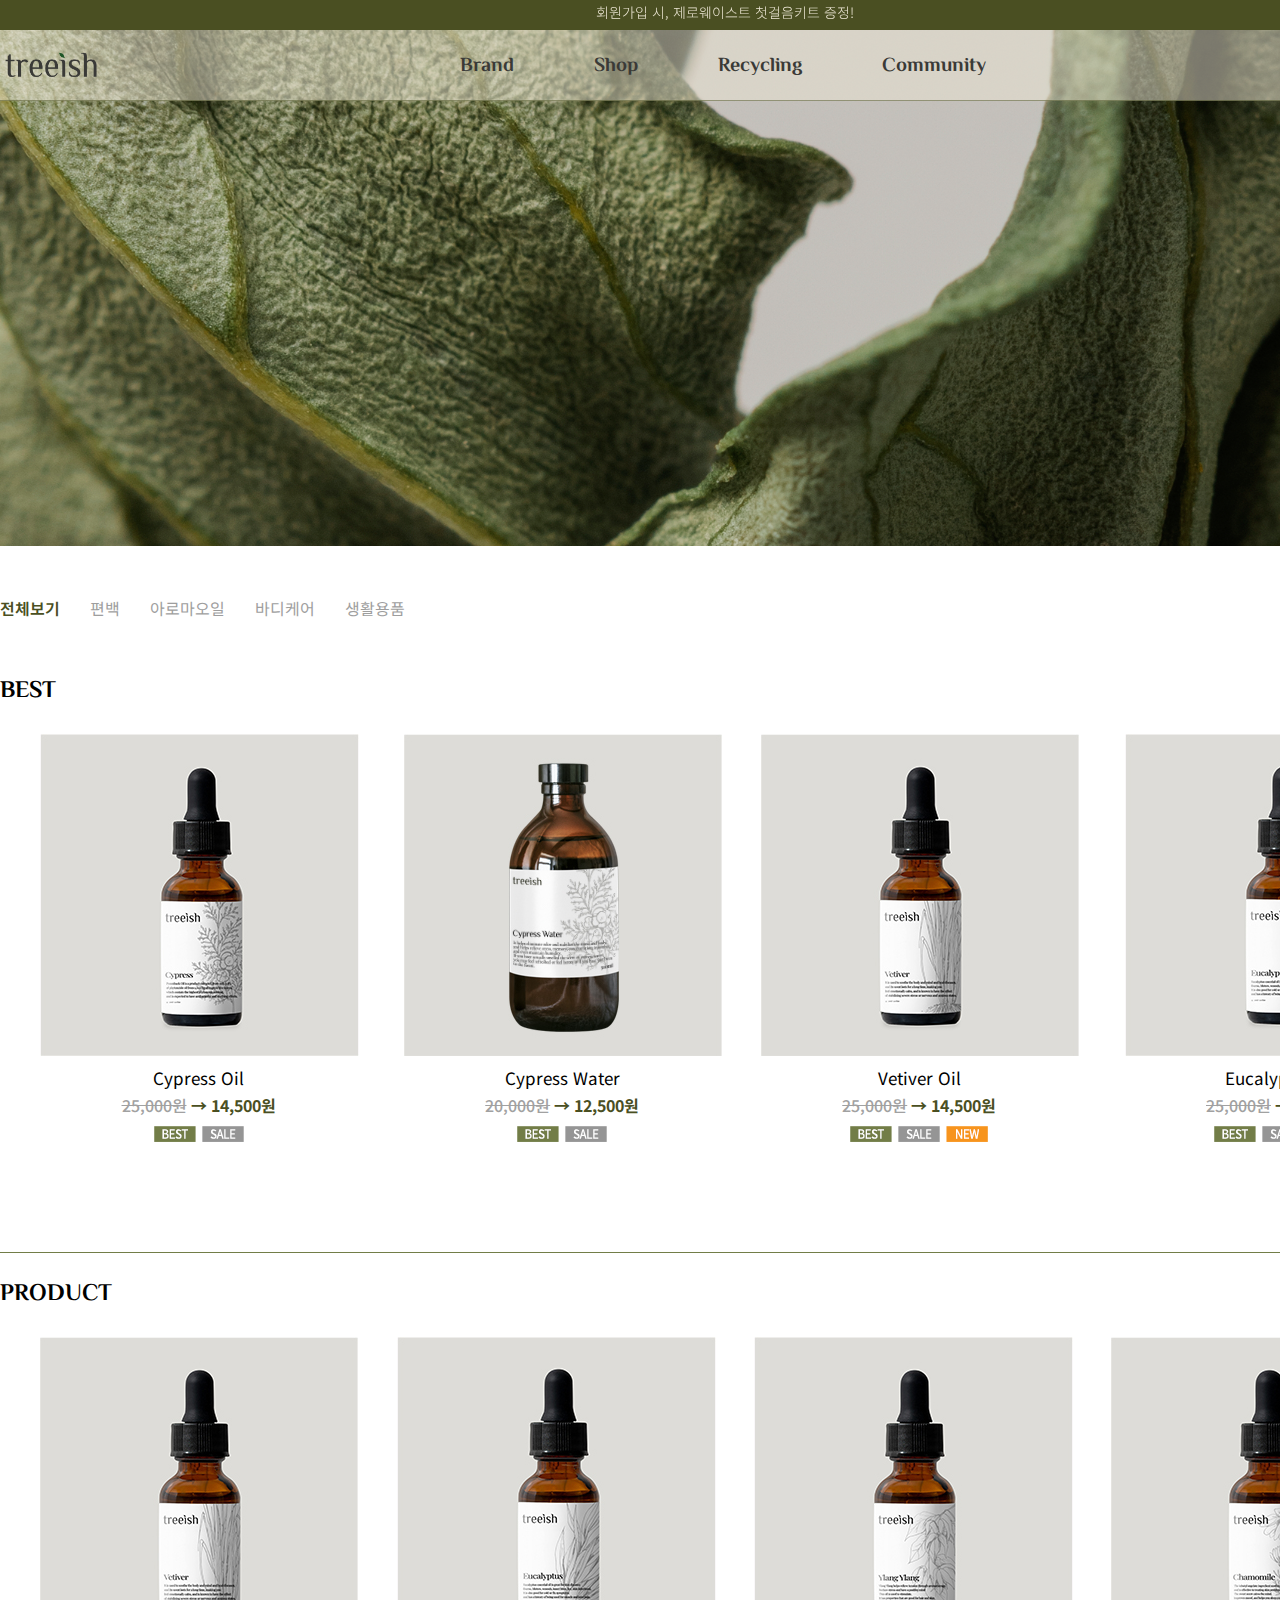
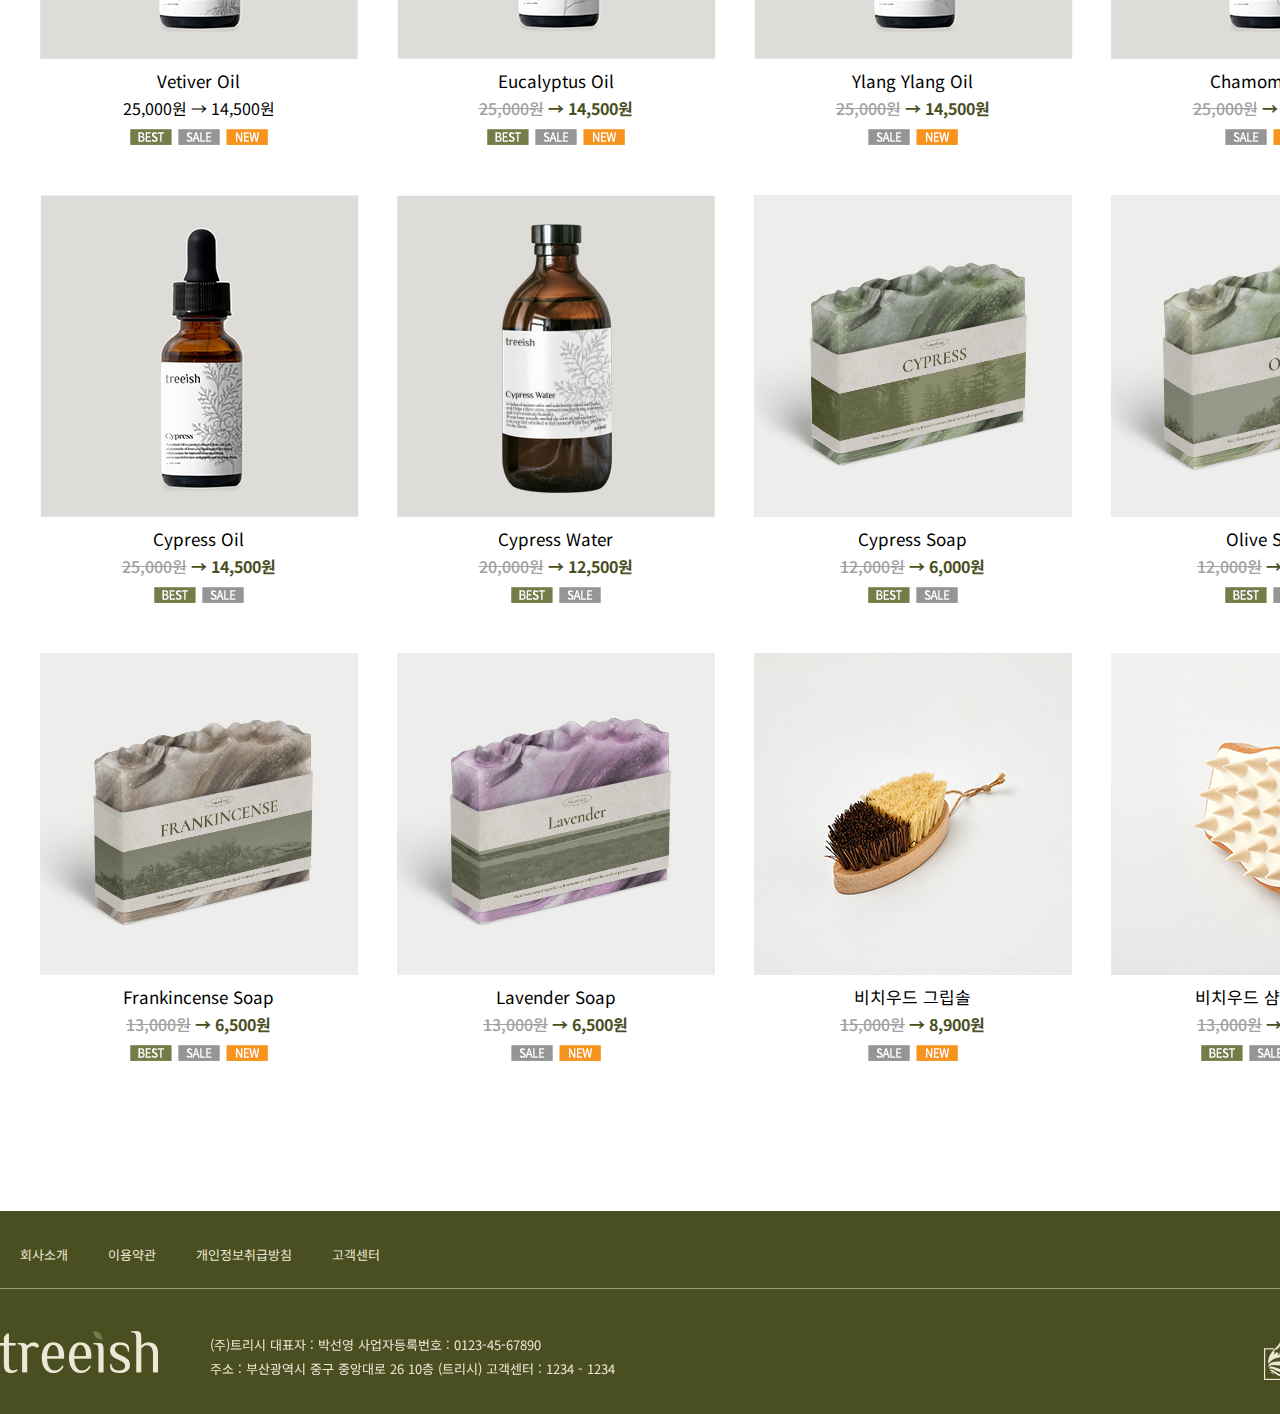
==== commit 5e36c0ca: "Add files via upload" ====
--- a/shop.html
+++ b/shop.html
@@ -1278,7 +1278,7 @@
 
 
     <!-- Initialize Swiper -->
-    <script>
+    <script>/*베스트*/
         var swiper = new Swiper(".product_slide", {
             slidesPerView: 4,
             spaceBetween: 5,
@@ -1290,7 +1290,7 @@
         });
     </script>
 
-    <script>
+    <script>/*상단광고*/
         var swiper = new Swiper(".top_banner", {
             spaceBetween: 30,
             centeredSlides: true,
@@ -1310,14 +1310,15 @@
         });
     </script>
 
-    <script>
+
+    <script>/*하트버튼*/
         $(function () {
             $(".imgClass").click(function () {
-                $(".imgClass").toggleClass("on");
-                if ($(".imgClass").hasClass("on")) {
-                    $(".imgClass").attr("src", "images/product_icon_heart2.png");
+                $(this).toggleClass("on");
+                if ($(this).hasClass("on")) {
+                    $(this).attr("src", "images/product_icon_heart2.png");
                 } else {
-                    $(".imgClass").attr("src", "images/product_icon_heart.png");
+                    $(this).attr("src", "images/product_icon_heart.png");
                 }
             });
         });
